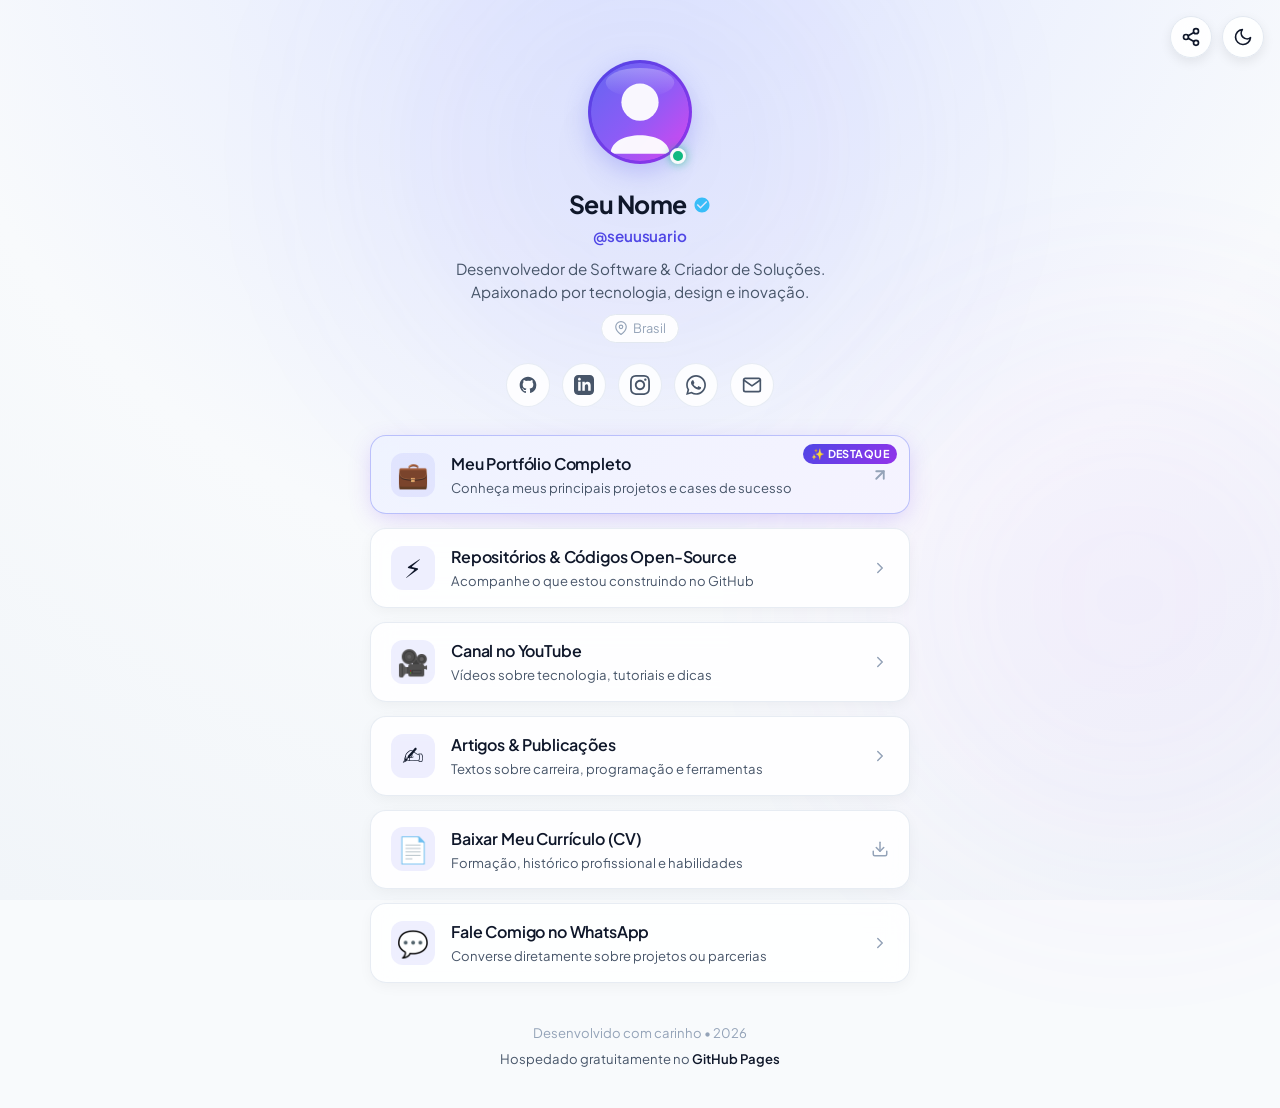
==== index.html @ 2f2fa096 "Add files via upload" ====
<!DOCTYPE html>
<html lang="pt-BR" data-theme="dark">
<head>
  <meta charset="UTF-8">
  <meta name="viewport" content="width=device-width, initial-scale=1.0">
  <title>Seu Nome | Meus Links</title>
  
  <!-- SEO & Redes Sociais (OpenGraph) -->
  <meta name="description" content="Conecte-se comigo! Confira meus links, projetos, redes sociais e formas de contato.">
  <meta property="og:title" content="Seu Nome | Meus Links">
  <meta property="og:description" content="Conecte-se comigo! Confira meus projetos, redes sociais e formas de contato.">
  <meta property="og:image" content="avatar.png">
  <meta property="og:type" content="website">

  <!-- Favicon -->
  <link rel="icon" href="data:image/svg+xml,<svg xmlns='http://www.w3.org/2000/svg' viewBox='0 0 100 100'><text y='.9em' font-size='90'>🚀</text></svg>">

  <!-- Google Fonts (Inter) -->
  <link rel="preconnect" href="https://fonts.googleapis.com">
  <link rel="preconnect" href="https://fonts.gstatic.com" crossorigin>
  <link href="https://fonts.googleapis.com/css2?family=Plus+Jakarta+Sans:wght@400;500;600;700;800&display=swap" rel="stylesheet">

  <link rel="stylesheet" href="style.css">
</head>
<body>

  <!-- Efeito de fundo decorativo com gradientes sutis -->
  <div class="bg-glow bg-glow-1"></div>
  <div class="bg-glow bg-glow-2"></div>

  <!-- Barra de Ações Rápidas no Topo -->
  <header class="top-nav">
    <button id="share-btn" class="nav-btn" title="Compartilhar página" aria-label="Compartilhar">
      <svg width="20" height="20" viewBox="0 0 24 24" fill="none" stroke="currentColor" stroke-width="2" stroke-linecap="round" stroke-linejoin="round">
        <circle cx="18" cy="5" r="3"></circle>
        <circle cx="6" cy="12" r="3"></circle>
        <circle cx="18" cy="19" r="3"></circle>
        <line x1="8.59" y1="13.51" x2="15.42" y2="17.49"></line>
        <line x1="15.41" y1="6.51" x2="8.59" y2="10.49"></line>
      </svg>
    </button>
    <button id="theme-btn" class="nav-btn" title="Alternar tema claro/escuro" aria-label="Mudar tema">
      <!-- Ícone Sol -->
      <svg class="sun-icon" width="20" height="20" viewBox="0 0 24 24" fill="none" stroke="currentColor" stroke-width="2" stroke-linecap="round" stroke-linejoin="round">
        <circle cx="12" cy="12" r="5"></circle>
        <line x1="12" y1="1" x2="12" y2="3"></line>
        <line x1="12" y1="21" x2="12" y2="23"></line>
        <line x1="4.22" y1="4.22" x2="5.64" y2="5.64"></line>
        <line x1="18.36" y1="18.36" x2="19.78" y2="19.78"></line>
        <line x1="1" y1="12" x2="3" y2="12"></line>
        <line x1="21" y1="12" x2="23" y2="12"></line>
        <line x1="4.22" y1="19.78" x2="5.64" y2="18.36"></line>
        <line x1="18.36" y1="5.64" x2="19.78" y2="4.22"></line>
      </svg>
      <!-- Ícone Lua -->
      <svg class="moon-icon" width="20" height="20" viewBox="0 0 24 24" fill="none" stroke="currentColor" stroke-width="2" stroke-linecap="round" stroke-linejoin="round">
        <path d="M21 12.79A9 9 0 1 1 11.21 3 7 7 0 0 0 21 12.79z"></path>
      </svg>
    </button>
  </header>

  <main class="container">
    <!-- Perfil -->
    <section class="profile">
      <div class="avatar-wrapper">
        <!-- Substitua 'avatar.png' pela sua foto de perfil -->
        <img src="avatar.svg" alt="Foto de Perfil" id="user-avatar" class="avatar">
        <span class="status-badge" title="Disponível para novas oportunidades"></span>
      </div>
      
      <div class="profile-info">
        <h1 class="name">
          Seu Nome
          <svg class="verified-icon" width="18" height="18" viewBox="0 0 24 24" fill="currentColor">
            <path d="M12 2C6.48 2 2 6.48 2 12s4.48 10 10 10 10-4.48 10-10S17.52 2 12 2zm-2 15l-5-5 1.41-1.41L10 14.17l7.59-7.59L19 8l-9 9z"/>
          </svg>
        </h1>
        <p class="handle">@seuusuario</p>
        <p class="bio">
          Desenvolvedor de Software & Criador de Soluções. Apaixonado por tecnologia, design e inovação.
        </p>
        <div class="location-tag">
          <svg width="14" height="14" viewBox="0 0 24 24" fill="none" stroke="currentColor" stroke-width="2" stroke-linecap="round" stroke-linejoin="round">
            <path d="M21 10c0 7-9 13-9 13s-9-6-9-13a9 9 0 0 1 18 0z"></path>
            <circle cx="12" cy="10" r="3"></circle>
          </svg>
          <span>Brasil</span>
        </div>
      </div>

      <!-- Barra de Ícones de Redes Sociais -->
      <div class="social-bar">
        <!-- GitHub -->
        <a href="https://github.com/seu-usuario" target="_blank" rel="noopener noreferrer" class="social-icon" aria-label="GitHub" title="GitHub">
          <svg width="20" height="20" viewBox="0 0 24 24" fill="currentColor">
            <path fill-rule="evenodd" clip-rule="evenodd" d="M12 2C6.477 2 2 6.484 2 12.017c0 4.425 2.865 8.18 6.839 9.504.5.092.682-.217.682-.483 0-.237-.008-.868-.013-1.703-2.782.605-3.369-1.343-3.369-1.343-.454-1.158-1.11-1.466-1.11-1.466-.908-.62.069-.608.069-.608 1.003.07 1.53 1.032 1.53 1.032.892 1.53 2.341 1.088 2.91.832.092-.647.35-1.088.636-1.338-2.22-.253-4.555-1.113-4.555-4.951 0-1.093.39-1.988 1.029-2.688-.103-.253-.446-1.272.098-2.65 0 0 .84-.27 2.75 1.026A9.564 9.564 0 0112 6.844c.85.004 1.705.115 2.504.337 1.909-1.296 2.747-1.027 2.747-1.027.546 1.379.202 2.398.1 2.651.64.7 1.028 1.595 1.028 2.688 0 3.848-2.339 4.695-4.566 4.943.359.309.678.92.678 1.855 0 1.338-.012 2.419-.012 2.747 0 .268.18.58.688.482A10.019 10.019 0 0022 12.017C22 6.484 17.522 2 12 2z"/>
          </svg>
        </a>
        <!-- LinkedIn -->
        <a href="https://linkedin.com/in/seu-usuario" target="_blank" rel="noopener noreferrer" class="social-icon" aria-label="LinkedIn" title="LinkedIn">
          <svg width="20" height="20" viewBox="0 0 24 24" fill="currentColor">
            <path d="M19 0h-14c-2.761 0-5 2.239-5 5v14c0 2.761 2.239 5 5 5h14c2.762 0 5-2.239 5-5v-14c0-2.761-2.238-5-5-5zm-11 19h-3v-11h3v11zm-1.5-12.268c-.966 0-1.75-.79-1.75-1.764s.784-1.764 1.75-1.764 1.75.79 1.75 1.764-.783 1.764-1.75 1.764zm13.5 12.268h-3v-5.604c0-3.368-4-3.113-4 0v5.604h-3v-11h3v1.765c1.396-2.586 7-2.777 7 2.476v6.759z"/>
          </svg>
        </a>
        <!-- Instagram -->
        <a href="https://instagram.com/seu-usuario" target="_blank" rel="noopener noreferrer" class="social-icon" aria-label="Instagram" title="Instagram">
          <svg width="20" height="20" viewBox="0 0 24 24" fill="currentColor">
            <path d="M12 2.163c3.204 0 3.584.012 4.85.07 3.252.148 4.771 1.691 4.919 4.919.058 1.265.069 1.645.069 4.849 0 3.205-.012 3.584-.069 4.849-.149 3.225-1.664 4.771-4.919 4.919-1.266.058-1.644.07-4.85.07-3.204 0-3.584-.012-4.849-.07-3.26-.149-4.771-1.699-4.919-4.92-.058-1.265-.07-1.644-.07-4.849 0-3.204.013-3.583.07-4.849.149-3.227 1.664-4.771 4.919-4.919 1.266-.057 1.645-.069 4.849-.069zm0-2.163c-3.259 0-3.667.014-4.947.072-4.358.2-6.78 2.618-6.98 6.98-.059 1.281-.073 1.689-.073 4.948 0 3.259.014 3.668.072 4.948.2 4.358 2.618 6.78 6.98 6.98 1.281.058 1.689.072 4.948.072 3.259 0 3.668-.014 4.948-.072 4.354-.2 6.782-2.618 6.979-6.98.059-1.28.073-1.689.073-4.948 0-3.259-.014-3.667-.072-4.947-.196-4.354-2.617-6.78-6.979-6.98-1.281-.059-1.69-.073-4.949-.073zm0 5.838c-3.403 0-6.162 2.759-6.162 6.162s2.759 6.163 6.162 6.163 6.162-2.759 6.162-6.163c0-3.403-2.759-6.162-6.162-6.162zm0 10.162c-2.209 0-4-1.79-4-4 0-2.209 1.791-4 4-4s4 1.791 4 4c0 2.21-1.791 4-4 4zm6.406-11.845c-.796 0-1.441.645-1.441 1.44s.645 1.44 1.441 1.44c.795 0 1.439-.645 1.439-1.44s-.644-1.44-1.439-1.44z"/>
          </svg>
        </a>
        <!-- WhatsApp -->
        <a href="https://wa.me/5511999999999?text=Ol%C3%A1%2C%20vi%20seu%20linktree!" target="_blank" rel="noopener noreferrer" class="social-icon" aria-label="WhatsApp" title="WhatsApp">
          <svg width="20" height="20" viewBox="0 0 24 24" fill="currentColor">
            <path d="M.057 24l1.687-6.163c-1.041-1.804-1.588-3.849-1.587-5.946.003-6.556 5.338-11.891 11.893-11.891 3.181.001 6.167 1.24 8.413 3.488 2.245 2.248 3.481 5.236 3.48 8.414-.003 6.557-5.338 11.892-11.893 11.892-1.99-.001-3.951-.5-5.688-1.448l-6.305 1.654zm6.597-3.807c1.676.995 3.276 1.591 5.392 1.592 5.448 0 9.886-4.434 9.889-9.885.002-5.462-4.415-9.89-9.881-9.892-5.452 0-9.887 4.434-9.889 9.884-.001 2.225.651 3.891 1.746 5.634l-.999 3.648 3.742-.981zm11.387-5.464c-.074-.124-.272-.198-.57-.347-.297-.149-1.758-.868-2.031-.967-.272-.099-.47-.149-.669.149-.198.297-.768.967-.941 1.165-.173.198-.347.223-.644.074-.297-.149-1.255-.462-2.39-1.475-.883-.788-1.48-1.761-1.653-2.059-.173-.297-.018-.458.13-.606.134-.133.297-.347.446-.521.151-.172.2-.296.3-.495.099-.198.05-.372-.025-.521-.075-.148-.669-1.611-.916-2.206-.242-.579-.487-.501-.669-.51l-.57-.01c-.198 0-.52.074-.792.372s-1.04 1.016-1.04 2.479 1.065 2.876 1.213 3.074c.149.198 2.095 3.2 5.076 4.487.709.306 1.263.489 1.694.626.712.226 1.36.194 1.872.118.571-.085 1.758-.719 2.006-1.413.248-.695.248-1.29.173-1.414z"/>
          </svg>
        </a>
        <!-- E-mail -->
        <a href="mailto:seuemail@exemplo.com" class="social-icon" aria-label="E-mail" title="E-mail">
          <svg width="20" height="20" viewBox="0 0 24 24" fill="none" stroke="currentColor" stroke-width="2" stroke-linecap="round" stroke-linejoin="round">
            <path d="M4 4h16c1.1 0 2 .9 2 2v12c0 1.1-.9 2-2 2H4c-1.1 0-2-.9-2-2V6c0-1.1.9-2 2-2z"></path>
            <polyline points="22,6 12,13 2,6"></polyline>
          </svg>
        </a>
      </div>
    </section>

    <!-- Lista de Links -->
    <section class="links-list">
      
      <!-- Link com Destaque Especial (Featured) -->
      <a href="https://seu-portfolio.com" target="_blank" rel="noopener noreferrer" class="link-card featured">
        <div class="card-badge">✨ Destaque</div>
        <div class="card-icon">💼</div>
        <div class="card-text">
          <span class="card-title">Meu Portfólio Completo</span>
          <span class="card-desc">Conheça meus principais projetos e cases de sucesso</span>
        </div>
        <div class="card-arrow">
          <svg width="18" height="18" viewBox="0 0 24 24" fill="none" stroke="currentColor" stroke-width="2.5" stroke-linecap="round" stroke-linejoin="round">
            <line x1="7" y1="17" x2="17" y2="7"></line>
            <polyline points="7 7 17 7 17 17"></polyline>
          </svg>
        </div>
      </a>

      <!-- Link Normal 1 -->
      <a href="https://github.com/seu-usuario?tab=repositories" target="_blank" rel="noopener noreferrer" class="link-card">
        <div class="card-icon">⚡</div>
        <div class="card-text">
          <span class="card-title">Repositórios & Códigos Open-Source</span>
          <span class="card-desc">Acompanhe o que estou construindo no GitHub</span>
        </div>
        <div class="card-arrow">
          <svg width="18" height="18" viewBox="0 0 24 24" fill="none" stroke="currentColor" stroke-width="2" stroke-linecap="round" stroke-linejoin="round">
            <polyline points="9 18 15 12 9 6"></polyline>
          </svg>
        </div>
      </a>

      <!-- Link Normal 2 -->
      <a href="https://youtube.com/@seu-canal" target="_blank" rel="noopener noreferrer" class="link-card">
        <div class="card-icon">🎥</div>
        <div class="card-text">
          <span class="card-title">Canal no YouTube</span>
          <span class="card-desc">Vídeos sobre tecnologia, tutoriais e dicas</span>
        </div>
        <div class="card-arrow">
          <svg width="18" height="18" viewBox="0 0 24 24" fill="none" stroke="currentColor" stroke-width="2" stroke-linecap="round" stroke-linejoin="round">
            <polyline points="9 18 15 12 9 6"></polyline>
          </svg>
        </div>
      </a>

      <!-- Link Normal 3 -->
      <a href="https://seu-artigo-ou-blog.com" target="_blank" rel="noopener noreferrer" class="link-card">
        <div class="card-icon">✍️</div>
        <div class="card-text">
          <span class="card-title">Artigos & Publicações</span>
          <span class="card-desc">Textos sobre carreira, programação e ferramentas</span>
        </div>
        <div class="card-arrow">
          <svg width="18" height="18" viewBox="0 0 24 24" fill="none" stroke="currentColor" stroke-width="2" stroke-linecap="round" stroke-linejoin="round">
            <polyline points="9 18 15 12 9 6"></polyline>
          </svg>
        </div>
      </a>

      <!-- Link Normal 4 (Currículo / CV) -->
      <a href="curriculo.pdf" target="_blank" rel="noopener noreferrer" class="link-card">
        <div class="card-icon">📄</div>
        <div class="card-text">
          <span class="card-title">Baixar Meu Currículo (CV)</span>
          <span class="card-desc">Formação, histórico profissional e habilidades</span>
        </div>
        <div class="card-arrow">
          <svg width="18" height="18" viewBox="0 0 24 24" fill="none" stroke="currentColor" stroke-width="2" stroke-linecap="round" stroke-linejoin="round">
            <path d="M21 15v4a2 2 0 0 1-2 2H5a2 2 0 0 1-2-2v-4"></path>
            <polyline points="7 10 12 15 17 10"></polyline>
            <line x1="12" y1="15" x2="12" y2="3"></line>
          </svg>
        </div>
      </a>

      <!-- Link de Contato / Agendamento -->
      <a href="https://wa.me/5511999999999" target="_blank" rel="noopener noreferrer" class="link-card">
        <div class="card-icon">💬</div>
        <div class="card-text">
          <span class="card-title">Fale Comigo no WhatsApp</span>
          <span class="card-desc">Converse diretamente sobre projetos ou parcerias</span>
        </div>
        <div class="card-arrow">
          <svg width="18" height="18" viewBox="0 0 24 24" fill="none" stroke="currentColor" stroke-width="2" stroke-linecap="round" stroke-linejoin="round">
            <polyline points="9 18 15 12 9 6"></polyline>
          </svg>
        </div>
      </a>

    </section>

    <!-- Rodapé -->
    <footer class="footer">
      <p>Desenvolvido com carinho • <span id="current-year"></span></p>
      <p class="github-badge">
        <a href="https://github.com" target="_blank" rel="noopener noreferrer">
          Hospedado gratuitamente no <strong>GitHub Pages</strong>
        </a>
      </p>
    </footer>
  </main>

  <!-- Mensagem Flutuante de Alerta (Toast) -->
  <div id="toast" class="toast">Link copiado com sucesso! 🚀</div>

  <script src="script.js"></script>
</body>
</html>
---- style.css ----
/* ==========================================================================
   Variáveis de Cores e Temas (Customizável com facilidade)
   ========================================================================== */
:root {
  /* Tema Escuro (Padrão) */
  --bg-gradient: radial-gradient(circle at 50% -20%, #1e1b4b 0%, #090d16 60%, #030712 100%);
  --bg-color: #030712;
  --glow-1: rgba(99, 102, 241, 0.18);
  --glow-2: rgba(168, 85, 247, 0.15);
  
  --card-bg: rgba(255, 255, 255, 0.05);
  --card-bg-hover: rgba(255, 255, 255, 0.09);
  --card-border: rgba(255, 255, 255, 0.1);
  --card-border-hover: rgba(129, 140, 248, 0.5);
  --card-shadow: 0 4px 20px -2px rgba(0, 0, 0, 0.5);
  --card-shadow-hover: 0 12px 30px -4px rgba(99, 102, 241, 0.25);
  
  --text-primary: #f8fafc;
  --text-secondary: #94a3b8;
  --text-muted: #64748b;
  
  --accent-color: #6366f1;
  --accent-gradient: linear-gradient(135deg, #6366f1 0%, #a855f7 100%);
  --accent-light: rgba(99, 102, 241, 0.15);
  
  --featured-bg: linear-gradient(135deg, rgba(99, 102, 241, 0.15), rgba(168, 85, 247, 0.15));
  --featured-border: rgba(139, 92, 246, 0.5);
  
  --btn-bg: rgba(255, 255, 255, 0.06);
  --btn-border: rgba(255, 255, 255, 0.12);
  --btn-hover: rgba(255, 255, 255, 0.15);
  
  --toast-bg: rgba(15, 23, 42, 0.95);
  --toast-text: #f8fafc;
}

[data-theme="light"] {
  /* Tema Claro */
  --bg-gradient: radial-gradient(circle at 50% -20%, #e0e7ff 0%, #f8fafc 60%, #f1f5f9 100%);
  --bg-color: #f8fafc;
  --glow-1: rgba(99, 102, 241, 0.12);
  --glow-2: rgba(192, 132, 252, 0.1);
  
  --card-bg: rgba(255, 255, 255, 0.85);
  --card-bg-hover: rgba(255, 255, 255, 1);
  --card-border: rgba(226, 232, 240, 0.8);
  --card-border-hover: rgba(99, 102, 241, 0.4);
  --card-shadow: 0 4px 15px -2px rgba(0, 0, 0, 0.05);
  --card-shadow-hover: 0 10px 25px -4px rgba(99, 102, 241, 0.15);
  
  --text-primary: #0f172a;
  --text-secondary: #475569;
  --text-muted: #94a3b8;
  
  --accent-color: #4f46e5;
  --accent-gradient: linear-gradient(135deg, #4f46e5 0%, #9333ea 100%);
  --accent-light: rgba(99, 102, 241, 0.1);
  
  --featured-bg: linear-gradient(135deg, rgba(238, 242, 255, 0.9), rgba(245, 243, 255, 0.9));
  --featured-border: rgba(129, 140, 248, 0.5);
  
  --btn-bg: rgba(255, 255, 255, 0.9);
  --btn-border: rgba(226, 232, 240, 1);
  --btn-hover: rgba(241, 245, 249, 1);
  
  --toast-bg: rgba(15, 23, 42, 0.92);
  --toast-text: #ffffff;
}

/* ==========================================================================
   Reset & Estilos Globais
   ========================================================================== */
* {
  margin: 0;
  padding: 0;
  box-sizing: border-box;
}

body {
  font-family: 'Plus Jakarta Sans', system-ui, -apple-system, BlinkMacSystemFont, 'Segoe UI', Roboto, sans-serif;
  background-color: var(--bg-color);
  background-image: var(--bg-gradient);
  background-attachment: fixed;
  color: var(--text-primary);
  min-height: 100vh;
  display: flex;
  flex-direction: column;
  align-items: center;
  position: relative;
  overflow-x: hidden;
  line-height: 1.5;
  -webkit-font-smoothing: antialiased;
  -moz-osx-font-smoothing: grayscale;
  transition: background-color 0.3s ease, color 0.3s ease;
}

/* Efeito de brilho de fundo decorativo */
.bg-glow {
  position: fixed;
  width: 500px;
  height: 500px;
  border-radius: 50%;
  filter: blur(120px);
  pointer-events: none;
  z-index: 0;
  opacity: 0.8;
}

.bg-glow-1 {
  top: -100px;
  left: 50%;
  transform: translateX(-50%);
  background: var(--glow-1);
}

.bg-glow-2 {
  bottom: 50px;
  right: -100px;
  background: var(--glow-2);
}

/* ==========================================================================
   Barra de Ações no Topo (Header)
   ========================================================================== */
.top-nav {
  position: fixed;
  top: 16px;
  right: 16px;
  display: flex;
  gap: 10px;
  z-index: 100;
}

.nav-btn {
  background: var(--btn-bg);
  border: 1px solid var(--btn-border);
  color: var(--text-primary);
  width: 42px;
  height: 42px;
  border-radius: 50%;
  display: flex;
  align-items: center;
  justify-content: center;
  cursor: pointer;
  backdrop-filter: blur(10px);
  -webkit-backdrop-filter: blur(10px);
  transition: all 0.25s cubic-bezier(0.4, 0, 0.2, 1);
  box-shadow: 0 4px 12px rgba(0, 0, 0, 0.08);
}

.nav-btn:hover {
  background: var(--btn-hover);
  transform: translateY(-2px) scale(1.05);
}

.nav-btn:active {
  transform: translateY(0) scale(0.95);
}

/* Alternância dos ícones de tema */
[data-theme="dark"] .sun-icon {
  display: block;
}
[data-theme="dark"] .moon-icon {
  display: none;
}
[data-theme="light"] .sun-icon {
  display: none;
}
[data-theme="light"] .moon-icon {
  display: block;
}

/* ==========================================================================
   Container Principal
   ========================================================================== */
.container {
  width: 100%;
  max-width: 580px;
  padding: 60px 20px 40px;
  display: flex;
  flex-direction: column;
  align-items: center;
  z-index: 1;
}

/* ==========================================================================
   Seção de Perfil
   ========================================================================== */
.profile {
  display: flex;
  flex-direction: column;
  align-items: center;
  text-align: center;
  margin-bottom: 28px;
  width: 100%;
}

.avatar-wrapper {
  position: relative;
  margin-bottom: 16px;
}

.avatar {
  width: 104px;
  height: 104px;
  border-radius: 50%;
  object-fit: cover;
  padding: 3px;
  background: var(--accent-gradient);
  box-shadow: 0 8px 24px rgba(99, 102, 241, 0.3);
  transition: transform 0.3s ease;
}

.avatar-wrapper:hover .avatar {
  transform: scale(1.04) rotate(2deg);
}

.status-badge {
  position: absolute;
  bottom: 6px;
  right: 6px;
  width: 16px;
  height: 16px;
  background-color: #10b981;
  border: 3px solid var(--bg-color);
  border-radius: 50%;
  box-shadow: 0 0 10px rgba(16, 185, 129, 0.7);
}

.profile-info .name {
  font-size: 1.55rem;
  font-weight: 700;
  display: inline-flex;
  align-items: center;
  justify-content: center;
  gap: 6px;
  letter-spacing: -0.02em;
}

.verified-icon {
  color: #38bdf8;
}

.profile-info .handle {
  font-size: 0.95rem;
  font-weight: 600;
  color: var(--accent-color);
  margin-top: 2px;
  letter-spacing: -0.01em;
}

.profile-info .bio {
  font-size: 0.95rem;
  color: var(--text-secondary);
  max-width: 440px;
  margin-top: 10px;
  line-height: 1.5;
}

.location-tag {
  display: inline-flex;
  align-items: center;
  gap: 5px;
  font-size: 0.8rem;
  color: var(--text-muted);
  margin-top: 10px;
  background: var(--btn-bg);
  padding: 4px 12px;
  border-radius: 20px;
  border: 1px solid var(--btn-border);
}

/* ==========================================================================
   Barra de Ícones de Redes Sociais
   ========================================================================== */
.social-bar {
  display: flex;
  align-items: center;
  justify-content: center;
  gap: 12px;
  margin-top: 20px;
  flex-wrap: wrap;
}

.social-icon {
  display: flex;
  align-items: center;
  justify-content: center;
  width: 44px;
  height: 44px;
  border-radius: 50%;
  background: var(--card-bg);
  border: 1px solid var(--card-border);
  color: var(--text-secondary);
  text-decoration: none;
  transition: all 0.25s ease;
  backdrop-filter: blur(8px);
  -webkit-backdrop-filter: blur(8px);
}

.social-icon:hover {
  color: var(--text-primary);
  background: var(--card-bg-hover);
  border-color: var(--card-border-hover);
  transform: translateY(-3px);
  box-shadow: 0 6px 16px rgba(0, 0, 0, 0.15);
}

/* ==========================================================================
   Lista de Links
   ========================================================================== */
.links-list {
  display: flex;
  flex-direction: column;
  gap: 14px;
  width: 100%;
}

.link-card {
  position: relative;
  display: flex;
  align-items: center;
  padding: 16px 20px;
  background: var(--card-bg);
  border: 1px solid var(--card-border);
  border-radius: 16px;
  text-decoration: none;
  color: inherit;
  box-shadow: var(--card-shadow);
  backdrop-filter: blur(12px);
  -webkit-backdrop-filter: blur(12px);
  transition: all 0.3s cubic-bezier(0.25, 0.8, 0.25, 1);
  overflow: hidden;
}

.link-card:hover {
  background: var(--card-bg-hover);
  border-color: var(--card-border-hover);
  transform: translateY(-3px) scale(1.01);
  box-shadow: var(--card-shadow-hover);
}

.link-card:active {
  transform: translateY(-1px) scale(0.99);
}

.card-icon {
  font-size: 1.6rem;
  width: 44px;
  height: 44px;
  display: flex;
  align-items: center;
  justify-content: center;
  background: var(--accent-light);
  border-radius: 12px;
  flex-shrink: 0;
  margin-right: 16px;
  transition: transform 0.25s ease;
}

.link-card:hover .card-icon {
  transform: scale(1.1);
}

.card-text {
  flex: 1;
  display: flex;
  flex-direction: column;
  gap: 2px;
  min-width: 0; /* Impede quebra feia de texto */
}

.card-title {
  font-size: 1rem;
  font-weight: 600;
  color: var(--text-primary);
  letter-spacing: -0.01em;
  white-space: nowrap;
  overflow: hidden;
  text-overflow: ellipsis;
}

.card-desc {
  font-size: 0.82rem;
  color: var(--text-secondary);
  white-space: nowrap;
  overflow: hidden;
  text-overflow: ellipsis;
}

.card-arrow {
  color: var(--text-muted);
  display: flex;
  align-items: center;
  justify-content: center;
  margin-left: 12px;
  flex-shrink: 0;
  transition: transform 0.25s ease, color 0.25s ease;
}

.link-card:hover .card-arrow {
  color: var(--accent-color);
  transform: translateX(4px);
}

/* Card em Destaque */
.link-card.featured {
  background: var(--featured-bg);
  border-color: var(--featured-border);
  box-shadow: 0 6px 25px -4px rgba(124, 58, 237, 0.25);
}

.link-card.featured:hover {
  border-color: #a855f7;
  box-shadow: 0 12px 30px -2px rgba(168, 85, 247, 0.4);
}

.card-badge {
  position: absolute;
  top: 8px;
  right: 12px;
  background: var(--accent-gradient);
  color: #ffffff;
  font-size: 0.68rem;
  font-weight: 700;
  padding: 2px 8px;
  border-radius: 12px;
  letter-spacing: 0.04em;
  text-transform: uppercase;
}

/* ==========================================================================
   Rodapé
   ========================================================================== */
.footer {
  margin-top: 40px;
  text-align: center;
  font-size: 0.82rem;
  color: var(--text-muted);
  display: flex;
  flex-direction: column;
  gap: 6px;
}

.footer a {
  color: var(--text-secondary);
  text-decoration: none;
  transition: color 0.2s;
}

.footer a:hover {
  color: var(--accent-color);
}

.footer strong {
  font-weight: 600;
  color: var(--text-primary);
}

/* ==========================================================================
   Toast Notification (Alerta de Link Copiado)
   ========================================================================== */
.toast {
  position: fixed;
  bottom: -60px;
  left: 50%;
  transform: translateX(-50%);
  background: var(--toast-bg);
  color: var(--toast-text);
  padding: 12px 24px;
  border-radius: 30px;
  font-size: 0.9rem;
  font-weight: 600;
  box-shadow: 0 10px 30px rgba(0, 0, 0, 0.35);
  border: 1px solid rgba(255, 255, 255, 0.15);
  backdrop-filter: blur(12px);
  -webkit-backdrop-filter: blur(12px);
  transition: all 0.4s cubic-bezier(0.175, 0.885, 0.32, 1.275);
  opacity: 0;
  pointer-events: none;
  z-index: 1000;
}

.toast.show {
  bottom: 30px;
  opacity: 1;
}

/* ==========================================================================
   Responsividade para Telas Muito Pequenas
   ========================================================================== */
@media (max-width: 420px) {
  .container {
    padding: 50px 14px 30px;
  }
  
  .avatar {
    width: 90px;
    height: 90px;
  }
  
  .profile-info .name {
    font-size: 1.35rem;
  }
  
  .link-card {
    padding: 14px 16px;
  }
  
  .card-icon {
    width: 38px;
    height: 38px;
    font-size: 1.3rem;
    margin-right: 12px;
  }
  
  .card-title {
    font-size: 0.92rem;
  }
  
  .card-desc {
    font-size: 0.78rem;
  }
}
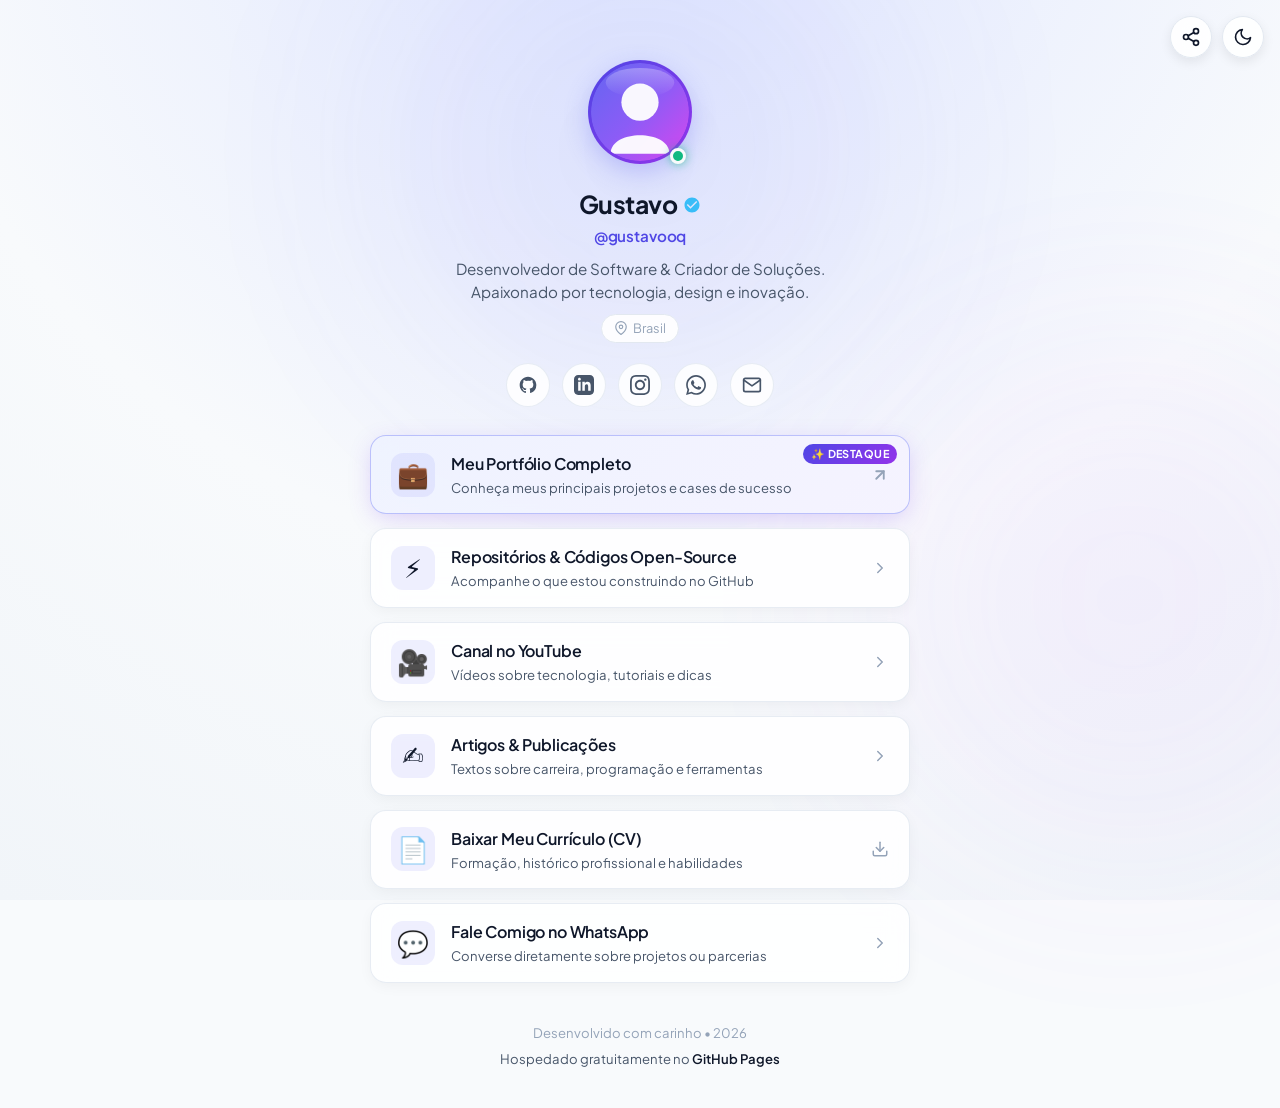
==== commit cd3e6f4a: "personaliza perfil de Gustavo e organiza arquivos" ====
--- a/index.html
+++ b/index.html
@@ -3,11 +3,11 @@
 <head>
   <meta charset="UTF-8">
   <meta name="viewport" content="width=device-width, initial-scale=1.0">
-  <title>Seu Nome | Meus Links</title>
+  <title>Gustavo | Meus Links</title>
   
   <!-- SEO & Redes Sociais (OpenGraph) -->
   <meta name="description" content="Conecte-se comigo! Confira meus links, projetos, redes sociais e formas de contato.">
-  <meta property="og:title" content="Seu Nome | Meus Links">
+  <meta property="og:title" content="Gustavo | Meus Links">
   <meta property="og:description" content="Conecte-se comigo! Confira meus projetos, redes sociais e formas de contato.">
   <meta property="og:image" content="avatar.png">
   <meta property="og:type" content="website">
@@ -70,12 +70,12 @@
       
       <div class="profile-info">
         <h1 class="name">
-          Seu Nome
+          Gustavo
           <svg class="verified-icon" width="18" height="18" viewBox="0 0 24 24" fill="currentColor">
             <path d="M12 2C6.48 2 2 6.48 2 12s4.48 10 10 10 10-4.48 10-10S17.52 2 12 2zm-2 15l-5-5 1.41-1.41L10 14.17l7.59-7.59L19 8l-9 9z"/>
           </svg>
         </h1>
-        <p class="handle">@seuusuario</p>
+        <p class="handle">@gustavooq</p>
         <p class="bio">
           Desenvolvedor de Software & Criador de Soluções. Apaixonado por tecnologia, design e inovação.
         </p>
@@ -91,19 +91,19 @@
       <!-- Barra de Ícones de Redes Sociais -->
       <div class="social-bar">
         <!-- GitHub -->
-        <a href="https://github.com/seu-usuario" target="_blank" rel="noopener noreferrer" class="social-icon" aria-label="GitHub" title="GitHub">
+        <a href="https://github.com/gustavooq" target="_blank" rel="noopener noreferrer" class="social-icon" aria-label="GitHub" title="GitHub">
           <svg width="20" height="20" viewBox="0 0 24 24" fill="currentColor">
             <path fill-rule="evenodd" clip-rule="evenodd" d="M12 2C6.477 2 2 6.484 2 12.017c0 4.425 2.865 8.18 6.839 9.504.5.092.682-.217.682-.483 0-.237-.008-.868-.013-1.703-2.782.605-3.369-1.343-3.369-1.343-.454-1.158-1.11-1.466-1.11-1.466-.908-.62.069-.608.069-.608 1.003.07 1.53 1.032 1.53 1.032.892 1.53 2.341 1.088 2.91.832.092-.647.35-1.088.636-1.338-2.22-.253-4.555-1.113-4.555-4.951 0-1.093.39-1.988 1.029-2.688-.103-.253-.446-1.272.098-2.65 0 0 .84-.27 2.75 1.026A9.564 9.564 0 0112 6.844c.85.004 1.705.115 2.504.337 1.909-1.296 2.747-1.027 2.747-1.027.546 1.379.202 2.398.1 2.651.64.7 1.028 1.595 1.028 2.688 0 3.848-2.339 4.695-4.566 4.943.359.309.678.92.678 1.855 0 1.338-.012 2.419-.012 2.747 0 .268.18.58.688.482A10.019 10.019 0 0022 12.017C22 6.484 17.522 2 12 2z"/>
           </svg>
         </a>
         <!-- LinkedIn -->
-        <a href="https://linkedin.com/in/seu-usuario" target="_blank" rel="noopener noreferrer" class="social-icon" aria-label="LinkedIn" title="LinkedIn">
+        <a href="https://linkedin.com/in/gustavooq" target="_blank" rel="noopener noreferrer" class="social-icon" aria-label="LinkedIn" title="LinkedIn">
           <svg width="20" height="20" viewBox="0 0 24 24" fill="currentColor">
             <path d="M19 0h-14c-2.761 0-5 2.239-5 5v14c0 2.761 2.239 5 5 5h14c2.762 0 5-2.239 5-5v-14c0-2.761-2.238-5-5-5zm-11 19h-3v-11h3v11zm-1.5-12.268c-.966 0-1.75-.79-1.75-1.764s.784-1.764 1.75-1.764 1.75.79 1.75 1.764-.783 1.764-1.75 1.764zm13.5 12.268h-3v-5.604c0-3.368-4-3.113-4 0v5.604h-3v-11h3v1.765c1.396-2.586 7-2.777 7 2.476v6.759z"/>
           </svg>
         </a>
         <!-- Instagram -->
-        <a href="https://instagram.com/seu-usuario" target="_blank" rel="noopener noreferrer" class="social-icon" aria-label="Instagram" title="Instagram">
+        <a href="https://instagram.com/gustavooq" target="_blank" rel="noopener noreferrer" class="social-icon" aria-label="Instagram" title="Instagram">
           <svg width="20" height="20" viewBox="0 0 24 24" fill="currentColor">
             <path d="M12 2.163c3.204 0 3.584.012 4.85.07 3.252.148 4.771 1.691 4.919 4.919.058 1.265.069 1.645.069 4.849 0 3.205-.012 3.584-.069 4.849-.149 3.225-1.664 4.771-4.919 4.919-1.266.058-1.644.07-4.85.07-3.204 0-3.584-.012-4.849-.07-3.26-.149-4.771-1.699-4.919-4.92-.058-1.265-.07-1.644-.07-4.849 0-3.204.013-3.583.07-4.849.149-3.227 1.664-4.771 4.919-4.919 1.266-.057 1.645-.069 4.849-.069zm0-2.163c-3.259 0-3.667.014-4.947.072-4.358.2-6.78 2.618-6.98 6.98-.059 1.281-.073 1.689-.073 4.948 0 3.259.014 3.668.072 4.948.2 4.358 2.618 6.78 6.98 6.98 1.281.058 1.689.072 4.948.072 3.259 0 3.668-.014 4.948-.072 4.354-.2 6.782-2.618 6.979-6.98.059-1.28.073-1.689.073-4.948 0-3.259-.014-3.667-.072-4.947-.196-4.354-2.617-6.78-6.979-6.98-1.281-.059-1.69-.073-4.949-.073zm0 5.838c-3.403 0-6.162 2.759-6.162 6.162s2.759 6.163 6.162 6.163 6.162-2.759 6.162-6.163c0-3.403-2.759-6.162-6.162-6.162zm0 10.162c-2.209 0-4-1.79-4-4 0-2.209 1.791-4 4-4s4 1.791 4 4c0 2.21-1.791 4-4 4zm6.406-11.845c-.796 0-1.441.645-1.441 1.44s.645 1.44 1.441 1.44c.795 0 1.439-.645 1.439-1.44s-.644-1.44-1.439-1.44z"/>
           </svg>
@@ -115,7 +115,7 @@
           </svg>
         </a>
         <!-- E-mail -->
-        <a href="mailto:seuemail@exemplo.com" class="social-icon" aria-label="E-mail" title="E-mail">
+        <a href="mailto:gustavo002915@gmail.com" class="social-icon" aria-label="E-mail" title="E-mail">
           <svg width="20" height="20" viewBox="0 0 24 24" fill="none" stroke="currentColor" stroke-width="2" stroke-linecap="round" stroke-linejoin="round">
             <path d="M4 4h16c1.1 0 2 .9 2 2v12c0 1.1-.9 2-2 2H4c-1.1 0-2-.9-2-2V6c0-1.1.9-2 2-2z"></path>
             <polyline points="22,6 12,13 2,6"></polyline>
@@ -144,7 +144,7 @@
       </a>
 
       <!-- Link Normal 1 -->
-      <a href="https://github.com/seu-usuario?tab=repositories" target="_blank" rel="noopener noreferrer" class="link-card">
+      <a href="https://github.com/gustavooq?tab=repositories" target="_blank" rel="noopener noreferrer" class="link-card">
         <div class="card-icon">⚡</div>
         <div class="card-text">
           <span class="card-title">Repositórios & Códigos Open-Source</span>
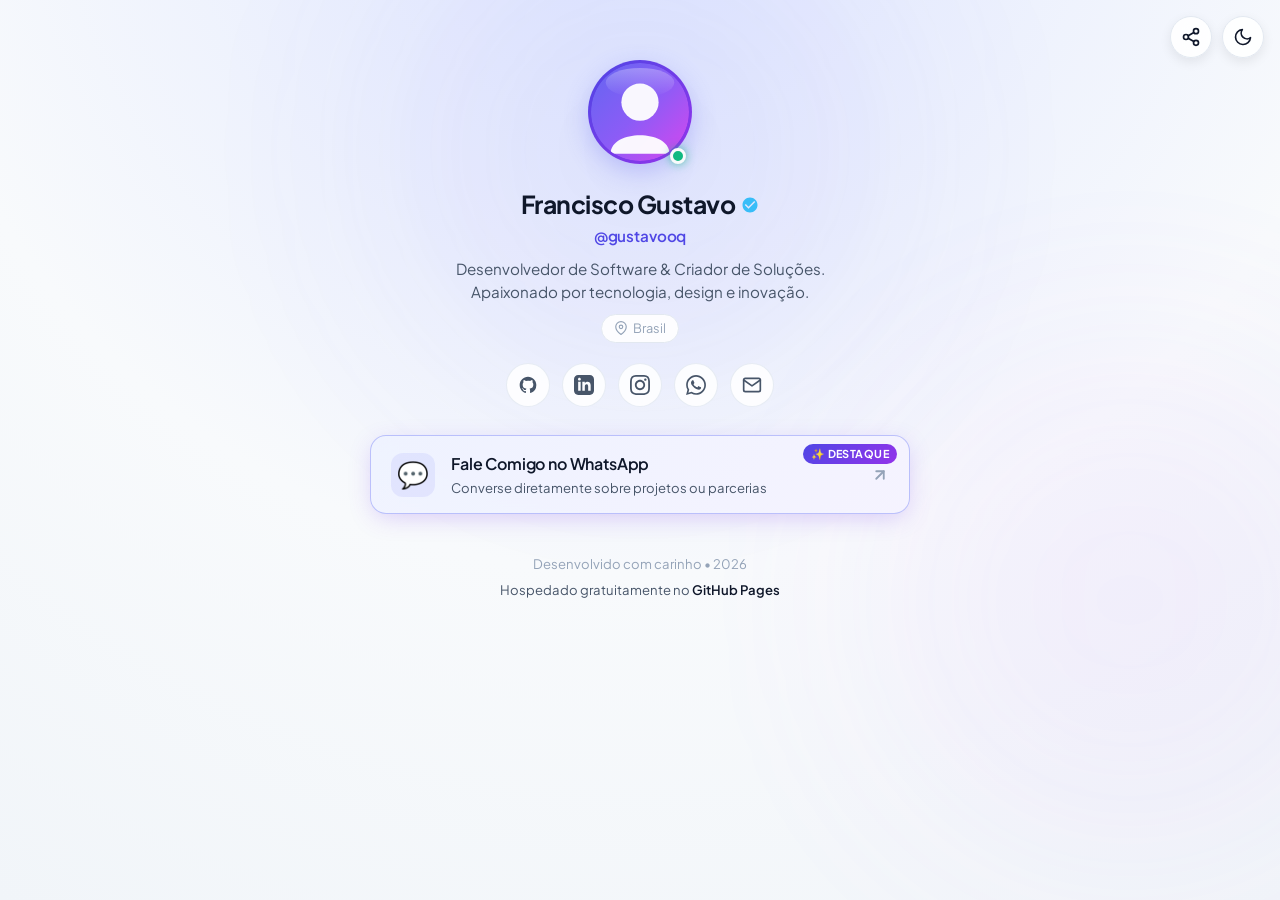
==== commit 0c402e28: "feat: move pagina para /links e atualiza perfil de Francisco Gustavo" ====
--- a/index.html
+++ b/index.html
@@ -1,236 +1,39 @@
 <!DOCTYPE html>
-<html lang="pt-BR" data-theme="dark">
+<html lang="pt-BR">
 <head>
   <meta charset="UTF-8">
+  <meta http-equiv="refresh" content="0; url=/links/">
   <meta name="viewport" content="width=device-width, initial-scale=1.0">
-  <title>Gustavo | Meus Links</title>
-  
-  <!-- SEO & Redes Sociais (OpenGraph) -->
-  <meta name="description" content="Conecte-se comigo! Confira meus links, projetos, redes sociais e formas de contato.">
-  <meta property="og:title" content="Gustavo | Meus Links">
-  <meta property="og:description" content="Conecte-se comigo! Confira meus projetos, redes sociais e formas de contato.">
-  <meta property="og:image" content="avatar.png">
-  <meta property="og:type" content="website">
-
-  <!-- Favicon -->
-  <link rel="icon" href="data:image/svg+xml,<svg xmlns='http://www.w3.org/2000/svg' viewBox='0 0 100 100'><text y='.9em' font-size='90'>🚀</text></svg>">
-
-  <!-- Google Fonts (Inter) -->
-  <link rel="preconnect" href="https://fonts.googleapis.com">
-  <link rel="preconnect" href="https://fonts.gstatic.com" crossorigin>
-  <link href="https://fonts.googleapis.com/css2?family=Plus+Jakarta+Sans:wght@400;500;600;700;800&display=swap" rel="stylesheet">
-
-  <link rel="stylesheet" href="style.css">
+  <title>Redirecionando para /links...</title>
+  <script>
+    window.location.replace("/links/");
+  </script>
+  <style>
+    body {
+      background-color: #030712;
+      color: #f8fafc;
+      font-family: system-ui, -apple-system, sans-serif;
+      display: flex;
+      flex-direction: column;
+      align-items: center;
+      justify-content: center;
+      height: 100vh;
+      margin: 0;
+      text-align: center;
+    }
+    a {
+      color: #818cf8;
+      text-decoration: none;
+      margin-top: 12px;
+      font-weight: 600;
+    }
+    a:hover {
+      text-decoration: underline;
+    }
+  </style>
 </head>
 <body>
-
-  <!-- Efeito de fundo decorativo com gradientes sutis -->
-  <div class="bg-glow bg-glow-1"></div>
-  <div class="bg-glow bg-glow-2"></div>
-
-  <!-- Barra de Ações Rápidas no Topo -->
-  <header class="top-nav">
-    <button id="share-btn" class="nav-btn" title="Compartilhar página" aria-label="Compartilhar">
-      <svg width="20" height="20" viewBox="0 0 24 24" fill="none" stroke="currentColor" stroke-width="2" stroke-linecap="round" stroke-linejoin="round">
-        <circle cx="18" cy="5" r="3"></circle>
-        <circle cx="6" cy="12" r="3"></circle>
-        <circle cx="18" cy="19" r="3"></circle>
-        <line x1="8.59" y1="13.51" x2="15.42" y2="17.49"></line>
-        <line x1="15.41" y1="6.51" x2="8.59" y2="10.49"></line>
-      </svg>
-    </button>
-    <button id="theme-btn" class="nav-btn" title="Alternar tema claro/escuro" aria-label="Mudar tema">
-      <!-- Ícone Sol -->
-      <svg class="sun-icon" width="20" height="20" viewBox="0 0 24 24" fill="none" stroke="currentColor" stroke-width="2" stroke-linecap="round" stroke-linejoin="round">
-        <circle cx="12" cy="12" r="5"></circle>
-        <line x1="12" y1="1" x2="12" y2="3"></line>
-        <line x1="12" y1="21" x2="12" y2="23"></line>
-        <line x1="4.22" y1="4.22" x2="5.64" y2="5.64"></line>
-        <line x1="18.36" y1="18.36" x2="19.78" y2="19.78"></line>
-        <line x1="1" y1="12" x2="3" y2="12"></line>
-        <line x1="21" y1="12" x2="23" y2="12"></line>
-        <line x1="4.22" y1="19.78" x2="5.64" y2="18.36"></line>
-        <line x1="18.36" y1="5.64" x2="19.78" y2="4.22"></line>
-      </svg>
-      <!-- Ícone Lua -->
-      <svg class="moon-icon" width="20" height="20" viewBox="0 0 24 24" fill="none" stroke="currentColor" stroke-width="2" stroke-linecap="round" stroke-linejoin="round">
-        <path d="M21 12.79A9 9 0 1 1 11.21 3 7 7 0 0 0 21 12.79z"></path>
-      </svg>
-    </button>
-  </header>
-
-  <main class="container">
-    <!-- Perfil -->
-    <section class="profile">
-      <div class="avatar-wrapper">
-        <!-- Substitua 'avatar.png' pela sua foto de perfil -->
-        <img src="avatar.svg" alt="Foto de Perfil" id="user-avatar" class="avatar">
-        <span class="status-badge" title="Disponível para novas oportunidades"></span>
-      </div>
-      
-      <div class="profile-info">
-        <h1 class="name">
-          Gustavo
-          <svg class="verified-icon" width="18" height="18" viewBox="0 0 24 24" fill="currentColor">
-            <path d="M12 2C6.48 2 2 6.48 2 12s4.48 10 10 10 10-4.48 10-10S17.52 2 12 2zm-2 15l-5-5 1.41-1.41L10 14.17l7.59-7.59L19 8l-9 9z"/>
-          </svg>
-        </h1>
-        <p class="handle">@gustavooq</p>
-        <p class="bio">
-          Desenvolvedor de Software & Criador de Soluções. Apaixonado por tecnologia, design e inovação.
-        </p>
-        <div class="location-tag">
-          <svg width="14" height="14" viewBox="0 0 24 24" fill="none" stroke="currentColor" stroke-width="2" stroke-linecap="round" stroke-linejoin="round">
-            <path d="M21 10c0 7-9 13-9 13s-9-6-9-13a9 9 0 0 1 18 0z"></path>
-            <circle cx="12" cy="10" r="3"></circle>
-          </svg>
-          <span>Brasil</span>
-        </div>
-      </div>
-
-      <!-- Barra de Ícones de Redes Sociais -->
-      <div class="social-bar">
-        <!-- GitHub -->
-        <a href="https://github.com/gustavooq" target="_blank" rel="noopener noreferrer" class="social-icon" aria-label="GitHub" title="GitHub">
-          <svg width="20" height="20" viewBox="0 0 24 24" fill="currentColor">
-            <path fill-rule="evenodd" clip-rule="evenodd" d="M12 2C6.477 2 2 6.484 2 12.017c0 4.425 2.865 8.18 6.839 9.504.5.092.682-.217.682-.483 0-.237-.008-.868-.013-1.703-2.782.605-3.369-1.343-3.369-1.343-.454-1.158-1.11-1.466-1.11-1.466-.908-.62.069-.608.069-.608 1.003.07 1.53 1.032 1.53 1.032.892 1.53 2.341 1.088 2.91.832.092-.647.35-1.088.636-1.338-2.22-.253-4.555-1.113-4.555-4.951 0-1.093.39-1.988 1.029-2.688-.103-.253-.446-1.272.098-2.65 0 0 .84-.27 2.75 1.026A9.564 9.564 0 0112 6.844c.85.004 1.705.115 2.504.337 1.909-1.296 2.747-1.027 2.747-1.027.546 1.379.202 2.398.1 2.651.64.7 1.028 1.595 1.028 2.688 0 3.848-2.339 4.695-4.566 4.943.359.309.678.92.678 1.855 0 1.338-.012 2.419-.012 2.747 0 .268.18.58.688.482A10.019 10.019 0 0022 12.017C22 6.484 17.522 2 12 2z"/>
-          </svg>
-        </a>
-        <!-- LinkedIn -->
-        <a href="https://linkedin.com/in/gustavooq" target="_blank" rel="noopener noreferrer" class="social-icon" aria-label="LinkedIn" title="LinkedIn">
-          <svg width="20" height="20" viewBox="0 0 24 24" fill="currentColor">
-            <path d="M19 0h-14c-2.761 0-5 2.239-5 5v14c0 2.761 2.239 5 5 5h14c2.762 0 5-2.239 5-5v-14c0-2.761-2.238-5-5-5zm-11 19h-3v-11h3v11zm-1.5-12.268c-.966 0-1.75-.79-1.75-1.764s.784-1.764 1.75-1.764 1.75.79 1.75 1.764-.783 1.764-1.75 1.764zm13.5 12.268h-3v-5.604c0-3.368-4-3.113-4 0v5.604h-3v-11h3v1.765c1.396-2.586 7-2.777 7 2.476v6.759z"/>
-          </svg>
-        </a>
-        <!-- Instagram -->
-        <a href="https://instagram.com/gustavooq" target="_blank" rel="noopener noreferrer" class="social-icon" aria-label="Instagram" title="Instagram">
-          <svg width="20" height="20" viewBox="0 0 24 24" fill="currentColor">
-            <path d="M12 2.163c3.204 0 3.584.012 4.85.07 3.252.148 4.771 1.691 4.919 4.919.058 1.265.069 1.645.069 4.849 0 3.205-.012 3.584-.069 4.849-.149 3.225-1.664 4.771-4.919 4.919-1.266.058-1.644.07-4.85.07-3.204 0-3.584-.012-4.849-.07-3.26-.149-4.771-1.699-4.919-4.92-.058-1.265-.07-1.644-.07-4.849 0-3.204.013-3.583.07-4.849.149-3.227 1.664-4.771 4.919-4.919 1.266-.057 1.645-.069 4.849-.069zm0-2.163c-3.259 0-3.667.014-4.947.072-4.358.2-6.78 2.618-6.98 6.98-.059 1.281-.073 1.689-.073 4.948 0 3.259.014 3.668.072 4.948.2 4.358 2.618 6.78 6.98 6.98 1.281.058 1.689.072 4.948.072 3.259 0 3.668-.014 4.948-.072 4.354-.2 6.782-2.618 6.979-6.98.059-1.28.073-1.689.073-4.948 0-3.259-.014-3.667-.072-4.947-.196-4.354-2.617-6.78-6.979-6.98-1.281-.059-1.69-.073-4.949-.073zm0 5.838c-3.403 0-6.162 2.759-6.162 6.162s2.759 6.163 6.162 6.163 6.162-2.759 6.162-6.163c0-3.403-2.759-6.162-6.162-6.162zm0 10.162c-2.209 0-4-1.79-4-4 0-2.209 1.791-4 4-4s4 1.791 4 4c0 2.21-1.791 4-4 4zm6.406-11.845c-.796 0-1.441.645-1.441 1.44s.645 1.44 1.441 1.44c.795 0 1.439-.645 1.439-1.44s-.644-1.44-1.439-1.44z"/>
-          </svg>
-        </a>
-        <!-- WhatsApp -->
-        <a href="https://wa.me/5511999999999?text=Ol%C3%A1%2C%20vi%20seu%20linktree!" target="_blank" rel="noopener noreferrer" class="social-icon" aria-label="WhatsApp" title="WhatsApp">
-          <svg width="20" height="20" viewBox="0 0 24 24" fill="currentColor">
-            <path d="M.057 24l1.687-6.163c-1.041-1.804-1.588-3.849-1.587-5.946.003-6.556 5.338-11.891 11.893-11.891 3.181.001 6.167 1.24 8.413 3.488 2.245 2.248 3.481 5.236 3.48 8.414-.003 6.557-5.338 11.892-11.893 11.892-1.99-.001-3.951-.5-5.688-1.448l-6.305 1.654zm6.597-3.807c1.676.995 3.276 1.591 5.392 1.592 5.448 0 9.886-4.434 9.889-9.885.002-5.462-4.415-9.89-9.881-9.892-5.452 0-9.887 4.434-9.889 9.884-.001 2.225.651 3.891 1.746 5.634l-.999 3.648 3.742-.981zm11.387-5.464c-.074-.124-.272-.198-.57-.347-.297-.149-1.758-.868-2.031-.967-.272-.099-.47-.149-.669.149-.198.297-.768.967-.941 1.165-.173.198-.347.223-.644.074-.297-.149-1.255-.462-2.39-1.475-.883-.788-1.48-1.761-1.653-2.059-.173-.297-.018-.458.13-.606.134-.133.297-.347.446-.521.151-.172.2-.296.3-.495.099-.198.05-.372-.025-.521-.075-.148-.669-1.611-.916-2.206-.242-.579-.487-.501-.669-.51l-.57-.01c-.198 0-.52.074-.792.372s-1.04 1.016-1.04 2.479 1.065 2.876 1.213 3.074c.149.198 2.095 3.2 5.076 4.487.709.306 1.263.489 1.694.626.712.226 1.36.194 1.872.118.571-.085 1.758-.719 2.006-1.413.248-.695.248-1.29.173-1.414z"/>
-          </svg>
-        </a>
-        <!-- E-mail -->
-        <a href="mailto:gustavo002915@gmail.com" class="social-icon" aria-label="E-mail" title="E-mail">
-          <svg width="20" height="20" viewBox="0 0 24 24" fill="none" stroke="currentColor" stroke-width="2" stroke-linecap="round" stroke-linejoin="round">
-            <path d="M4 4h16c1.1 0 2 .9 2 2v12c0 1.1-.9 2-2 2H4c-1.1 0-2-.9-2-2V6c0-1.1.9-2 2-2z"></path>
-            <polyline points="22,6 12,13 2,6"></polyline>
-          </svg>
-        </a>
-      </div>
-    </section>
-
-    <!-- Lista de Links -->
-    <section class="links-list">
-      
-      <!-- Link com Destaque Especial (Featured) -->
-      <a href="https://seu-portfolio.com" target="_blank" rel="noopener noreferrer" class="link-card featured">
-        <div class="card-badge">✨ Destaque</div>
-        <div class="card-icon">💼</div>
-        <div class="card-text">
-          <span class="card-title">Meu Portfólio Completo</span>
-          <span class="card-desc">Conheça meus principais projetos e cases de sucesso</span>
-        </div>
-        <div class="card-arrow">
-          <svg width="18" height="18" viewBox="0 0 24 24" fill="none" stroke="currentColor" stroke-width="2.5" stroke-linecap="round" stroke-linejoin="round">
-            <line x1="7" y1="17" x2="17" y2="7"></line>
-            <polyline points="7 7 17 7 17 17"></polyline>
-          </svg>
-        </div>
-      </a>
-
-      <!-- Link Normal 1 -->
-      <a href="https://github.com/gustavooq?tab=repositories" target="_blank" rel="noopener noreferrer" class="link-card">
-        <div class="card-icon">⚡</div>
-        <div class="card-text">
-          <span class="card-title">Repositórios & Códigos Open-Source</span>
-          <span class="card-desc">Acompanhe o que estou construindo no GitHub</span>
-        </div>
-        <div class="card-arrow">
-          <svg width="18" height="18" viewBox="0 0 24 24" fill="none" stroke="currentColor" stroke-width="2" stroke-linecap="round" stroke-linejoin="round">
-            <polyline points="9 18 15 12 9 6"></polyline>
-          </svg>
-        </div>
-      </a>
-
-      <!-- Link Normal 2 -->
-      <a href="https://youtube.com/@seu-canal" target="_blank" rel="noopener noreferrer" class="link-card">
-        <div class="card-icon">🎥</div>
-        <div class="card-text">
-          <span class="card-title">Canal no YouTube</span>
-          <span class="card-desc">Vídeos sobre tecnologia, tutoriais e dicas</span>
-        </div>
-        <div class="card-arrow">
-          <svg width="18" height="18" viewBox="0 0 24 24" fill="none" stroke="currentColor" stroke-width="2" stroke-linecap="round" stroke-linejoin="round">
-            <polyline points="9 18 15 12 9 6"></polyline>
-          </svg>
-        </div>
-      </a>
-
-      <!-- Link Normal 3 -->
-      <a href="https://seu-artigo-ou-blog.com" target="_blank" rel="noopener noreferrer" class="link-card">
-        <div class="card-icon">✍️</div>
-        <div class="card-text">
-          <span class="card-title">Artigos & Publicações</span>
-          <span class="card-desc">Textos sobre carreira, programação e ferramentas</span>
-        </div>
-        <div class="card-arrow">
-          <svg width="18" height="18" viewBox="0 0 24 24" fill="none" stroke="currentColor" stroke-width="2" stroke-linecap="round" stroke-linejoin="round">
-            <polyline points="9 18 15 12 9 6"></polyline>
-          </svg>
-        </div>
-      </a>
-
-      <!-- Link Normal 4 (Currículo / CV) -->
-      <a href="curriculo.pdf" target="_blank" rel="noopener noreferrer" class="link-card">
-        <div class="card-icon">📄</div>
-        <div class="card-text">
-          <span class="card-title">Baixar Meu Currículo (CV)</span>
-          <span class="card-desc">Formação, histórico profissional e habilidades</span>
-        </div>
-        <div class="card-arrow">
-          <svg width="18" height="18" viewBox="0 0 24 24" fill="none" stroke="currentColor" stroke-width="2" stroke-linecap="round" stroke-linejoin="round">
-            <path d="M21 15v4a2 2 0 0 1-2 2H5a2 2 0 0 1-2-2v-4"></path>
-            <polyline points="7 10 12 15 17 10"></polyline>
-            <line x1="12" y1="15" x2="12" y2="3"></line>
-          </svg>
-        </div>
-      </a>
-
-      <!-- Link de Contato / Agendamento -->
-      <a href="https://wa.me/5511999999999" target="_blank" rel="noopener noreferrer" class="link-card">
-        <div class="card-icon">💬</div>
-        <div class="card-text">
-          <span class="card-title">Fale Comigo no WhatsApp</span>
-          <span class="card-desc">Converse diretamente sobre projetos ou parcerias</span>
-        </div>
-        <div class="card-arrow">
-          <svg width="18" height="18" viewBox="0 0 24 24" fill="none" stroke="currentColor" stroke-width="2" stroke-linecap="round" stroke-linejoin="round">
-            <polyline points="9 18 15 12 9 6"></polyline>
-          </svg>
-        </div>
-      </a>
-
-    </section>
-
-    <!-- Rodapé -->
-    <footer class="footer">
-      <p>Desenvolvido com carinho • <span id="current-year"></span></p>
-      <p class="github-badge">
-        <a href="https://github.com" target="_blank" rel="noopener noreferrer">
-          Hospedado gratuitamente no <strong>GitHub Pages</strong>
-        </a>
-      </p>
-    </footer>
-  </main>
-
-  <!-- Mensagem Flutuante de Alerta (Toast) -->
-  <div id="toast" class="toast">Link copiado com sucesso! 🚀</div>
-
-  <script src="script.js"></script>
+  <p>Redirecionando para a página de links...</p>
+  <p><a href="/links/">Clique aqui caso não seja redirecionado automaticamente</a></p>
 </body>
 </html>
